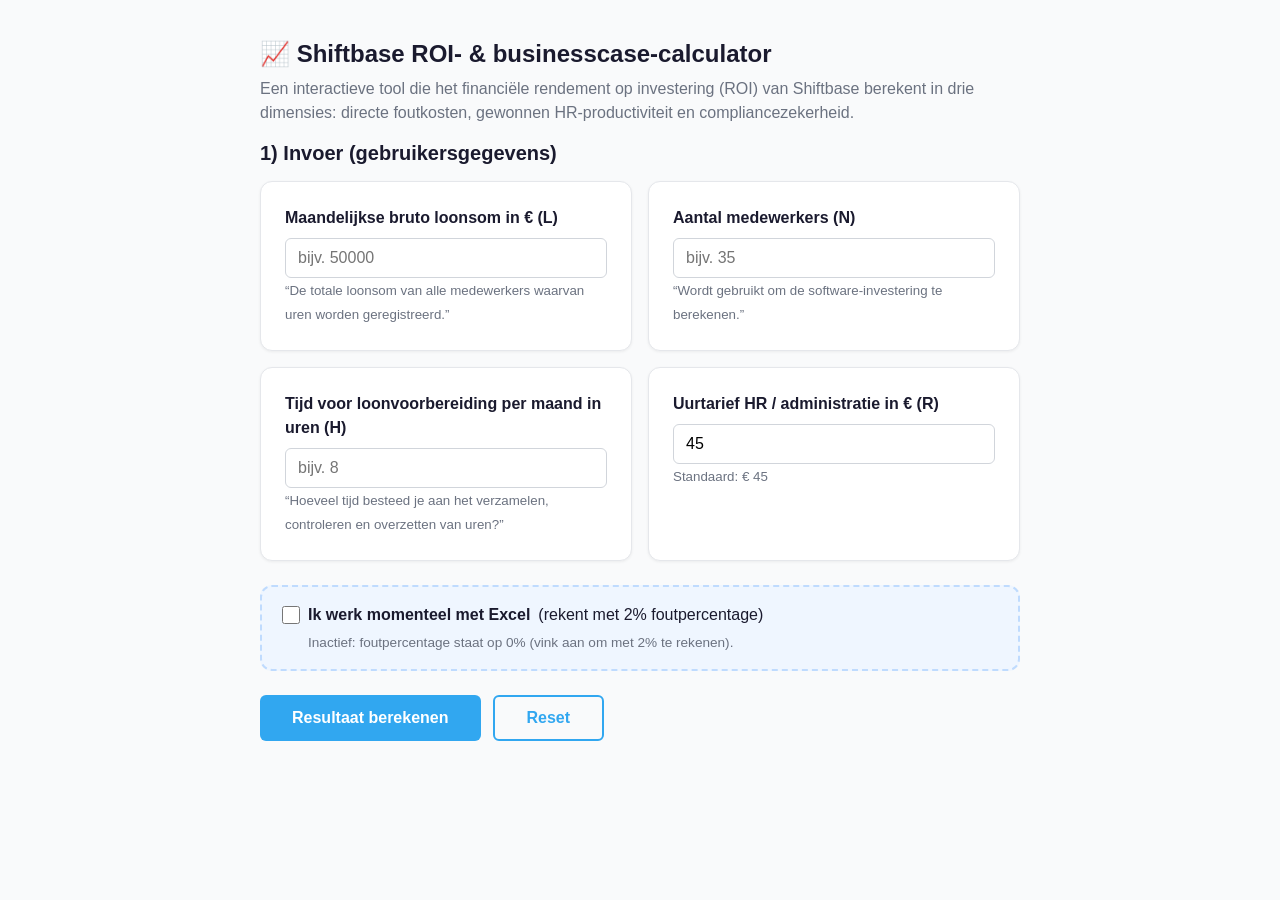
==== snippets/nl-roi-businesscase/index.html @ 6aada0f8 "static javascript" ====
<!DOCTYPE html>
<html lang="nl">
<head>
  <meta charset="UTF-8">
  <meta name="viewport" content="width=device-width, initial-scale=1.0">
  <title>ROI- &amp; businesscase-calculator — Preview</title>
  <link rel="stylesheet" href="../../shared/styles.css">
  <style>
    body { padding: 2rem; background: #f9fafb; }
  </style>
</head>
<body>

  <div id="sb-roi-businesscase"></div>
  <script src="snippet.js"></script>

</body>
</html>
---- shared/styles.css ----
/* ==========================================================================
   Marketing JS — Shared Styles
   Centraal stylesheet voor alle marketing snippets.

   Lokaal:    relatief pad (../../shared/styles.css)
   Productie: https://cdn.jsdelivr.net/gh/[OWNER]/marketing-js@main/shared/styles.css
   ========================================================================== */

/* Reset voor embedded snippets */
.sb-widget,
.sb-widget *,
.sb-widget *::before,
.sb-widget *::after {
  box-sizing: border-box;
  margin: 0;
  padding: 0;
}

.sb-widget {
  font-family: -apple-system, BlinkMacSystemFont, 'Segoe UI', Roboto, Oxygen,
    Ubuntu, Cantarell, 'Helvetica Neue', sans-serif;
  font-size: 16px;
  line-height: 1.5;
  color: #1a1a2e;
}

/* ---------- Typography ---------- */

.sb-widget h1,
.sb-widget h2,
.sb-widget h3 {
  font-weight: 700;
  line-height: 1.2;
}

.sb-widget h1 { font-size: 2rem; }
.sb-widget h2 { font-size: 1.5rem; }
.sb-widget h3 { font-size: 1.25rem; }

.sb-widget p {
  margin-bottom: 1rem;
}

/* ---------- Buttons ---------- */

.sb-btn {
  display: inline-flex;
  align-items: center;
  justify-content: center;
  padding: 0.625rem 1.25rem;
  border: none;
  border-radius: 6px;
  font-size: 0.875rem;
  font-weight: 600;
  cursor: pointer;
  transition: background-color 0.2s ease, transform 0.1s ease;
  text-decoration: none;
}

.sb-btn:hover {
  transform: translateY(-1px);
}

.sb-btn:active {
  transform: translateY(0);
}

.sb-btn-primary {
  background-color: #31a7f0;
  color: #fff;
}

.sb-btn-primary:hover {
  background-color: #2896d9;
}

.sb-btn-secondary {
  background-color: #e8f4fd;
  color: #31a7f0;
}

.sb-btn-secondary:hover {
  background-color: #d4ecfb;
}

/* ---------- Cards ---------- */

.sb-card {
  background: #fff;
  border: 1px solid #e5e7eb;
  border-radius: 12px;
  padding: 1.5rem;
  box-shadow: 0 1px 3px rgba(0, 0, 0, 0.06);
}

/* ---------- Utility ---------- */

.sb-text-center { text-align: center; }
.sb-text-muted  { color: #6b7280; }
.sb-mt-1 { margin-top: 0.5rem; }
.sb-mt-2 { margin-top: 1rem; }
.sb-mt-3 { margin-top: 1.5rem; }
.sb-mb-1 { margin-bottom: 0.5rem; }
.sb-mb-2 { margin-bottom: 1rem; }
.sb-mb-3 { margin-bottom: 1.5rem; }
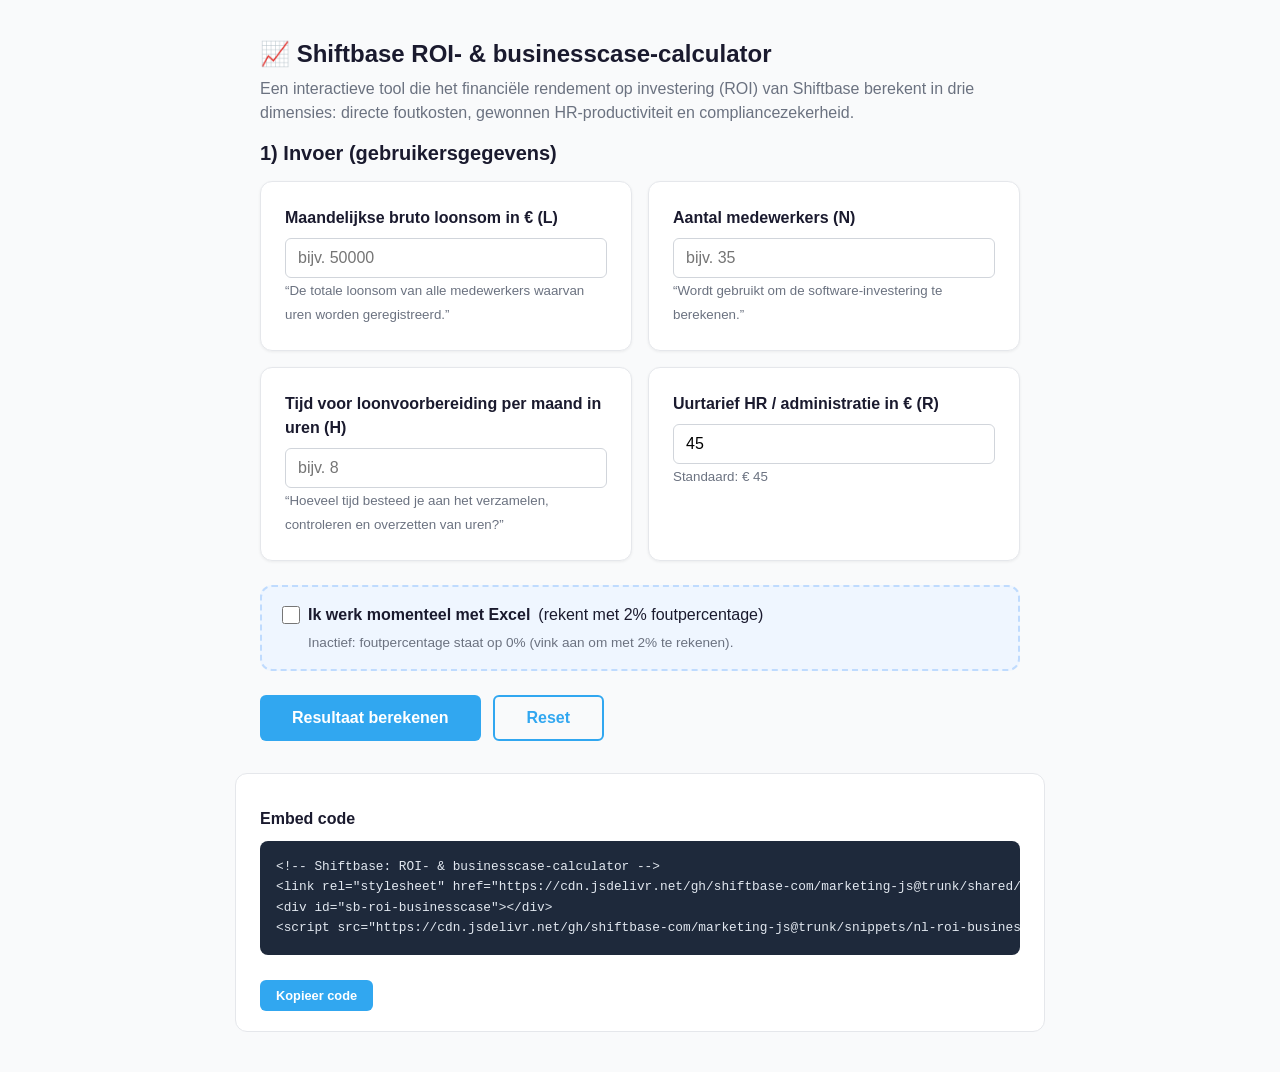
==== commit ccaca0a2: "update" ====
--- a/snippets/nl-roi-businesscase/index.html
+++ b/snippets/nl-roi-businesscase/index.html
@@ -6,7 +6,12 @@
   <title>ROI- &amp; businesscase-calculator — Preview</title>
   <link rel="stylesheet" href="../../shared/styles.css">
   <style>
-    body { padding: 2rem; background: #f9fafb; }
+    body { padding: 2rem; background: #f9fafb; font-family: -apple-system, BlinkMacSystemFont, 'Segoe UI', Roboto, sans-serif; color: #1a1a2e; }
+    .sb-embed-block { max-width: 760px; margin: 2rem auto 0; background: #fff; border: 1px solid #e5e7eb; border-radius: 12px; padding: 1.25rem 1.5rem; }
+    .sb-embed-block h3 { font-size: 1rem; margin-bottom: 0.5rem; }
+    .sb-embed-block pre { background: #1e293b; color: #e2e8f0; border-radius: 8px; padding: 1rem; overflow-x: auto; font-size: 0.8rem; line-height: 1.6; white-space: pre; }
+    .sb-embed-block button { margin-top: 0.75rem; padding: 0.5rem 1rem; background: #31a7f0; color: #fff; border: none; border-radius: 6px; font-size: 0.8rem; font-weight: 600; cursor: pointer; }
+    .sb-embed-block button:hover { background: #2891d4; }
   </style>
 </head>
 <body>
@@ -14,5 +19,14 @@
   <div id="sb-roi-businesscase"></div>
   <script src="snippet.js"></script>
 
+  <div class="sb-embed-block">
+    <h3>Embed code</h3>
+    <pre id="sb-embed-code">&lt;!-- Shiftbase: ROI- &amp; businesscase-calculator --&gt;
+&lt;link rel="stylesheet" href="https://cdn.jsdelivr.net/gh/shiftbase-com/marketing-js@trunk/shared/styles.css"&gt;
+&lt;div id="sb-roi-businesscase"&gt;&lt;/div&gt;
+&lt;script src="https://cdn.jsdelivr.net/gh/shiftbase-com/marketing-js@trunk/snippets/nl-roi-businesscase/snippet.js"&gt;&lt;/script&gt;</pre>
+    <button onclick="navigator.clipboard.writeText(document.getElementById('sb-embed-code').textContent).then(function(){this.textContent='Gekopieerd!'}.bind(this))">Kopieer code</button>
+  </div>
+
 </body>
 </html>
--- a/shared/styles.css
+++ b/shared/styles.css
@@ -3,7 +3,7 @@
    Centraal stylesheet voor alle marketing snippets.
 
    Lokaal:    relatief pad (../../shared/styles.css)
-   Productie: https://cdn.jsdelivr.net/gh/[OWNER]/marketing-js@main/shared/styles.css
+   Productie: https://cdn.jsdelivr.net/gh/shiftbase-com/marketing-js@trunk/shared/styles.css
    ========================================================================== */
 
 /* Reset voor embedded snippets */
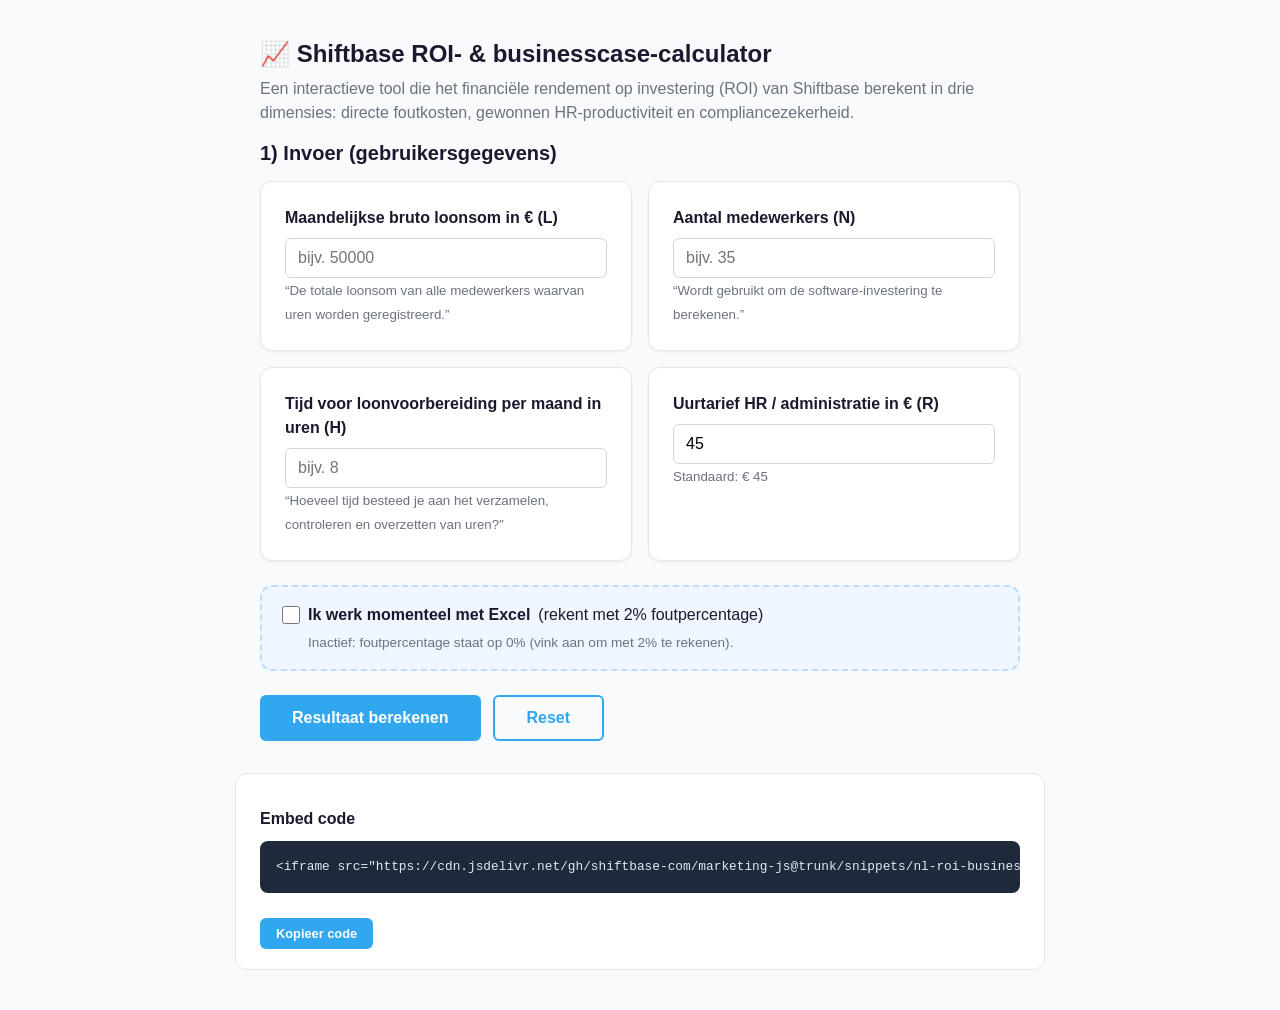
==== commit a03d4815: "update" ====
--- a/snippets/nl-roi-businesscase/index.html
+++ b/snippets/nl-roi-businesscase/index.html
@@ -21,10 +21,7 @@
 
   <div class="sb-embed-block">
     <h3>Embed code</h3>
-    <pre id="sb-embed-code">&lt;!-- Shiftbase: ROI- &amp; businesscase-calculator --&gt;
-&lt;link rel="stylesheet" href="https://cdn.jsdelivr.net/gh/shiftbase-com/marketing-js@trunk/shared/styles.css"&gt;
-&lt;div id="sb-roi-businesscase"&gt;&lt;/div&gt;
-&lt;script src="https://cdn.jsdelivr.net/gh/shiftbase-com/marketing-js@trunk/snippets/nl-roi-businesscase/snippet.js"&gt;&lt;/script&gt;</pre>
+    <pre id="sb-embed-code">&lt;iframe src="https://cdn.jsdelivr.net/gh/shiftbase-com/marketing-js@trunk/snippets/nl-roi-businesscase/embed.html" style="width:100%;border:none;" loading="lazy"&gt;&lt;/iframe&gt;</pre>
     <button onclick="navigator.clipboard.writeText(document.getElementById('sb-embed-code').textContent).then(function(){this.textContent='Gekopieerd!'}.bind(this))">Kopieer code</button>
   </div>
 
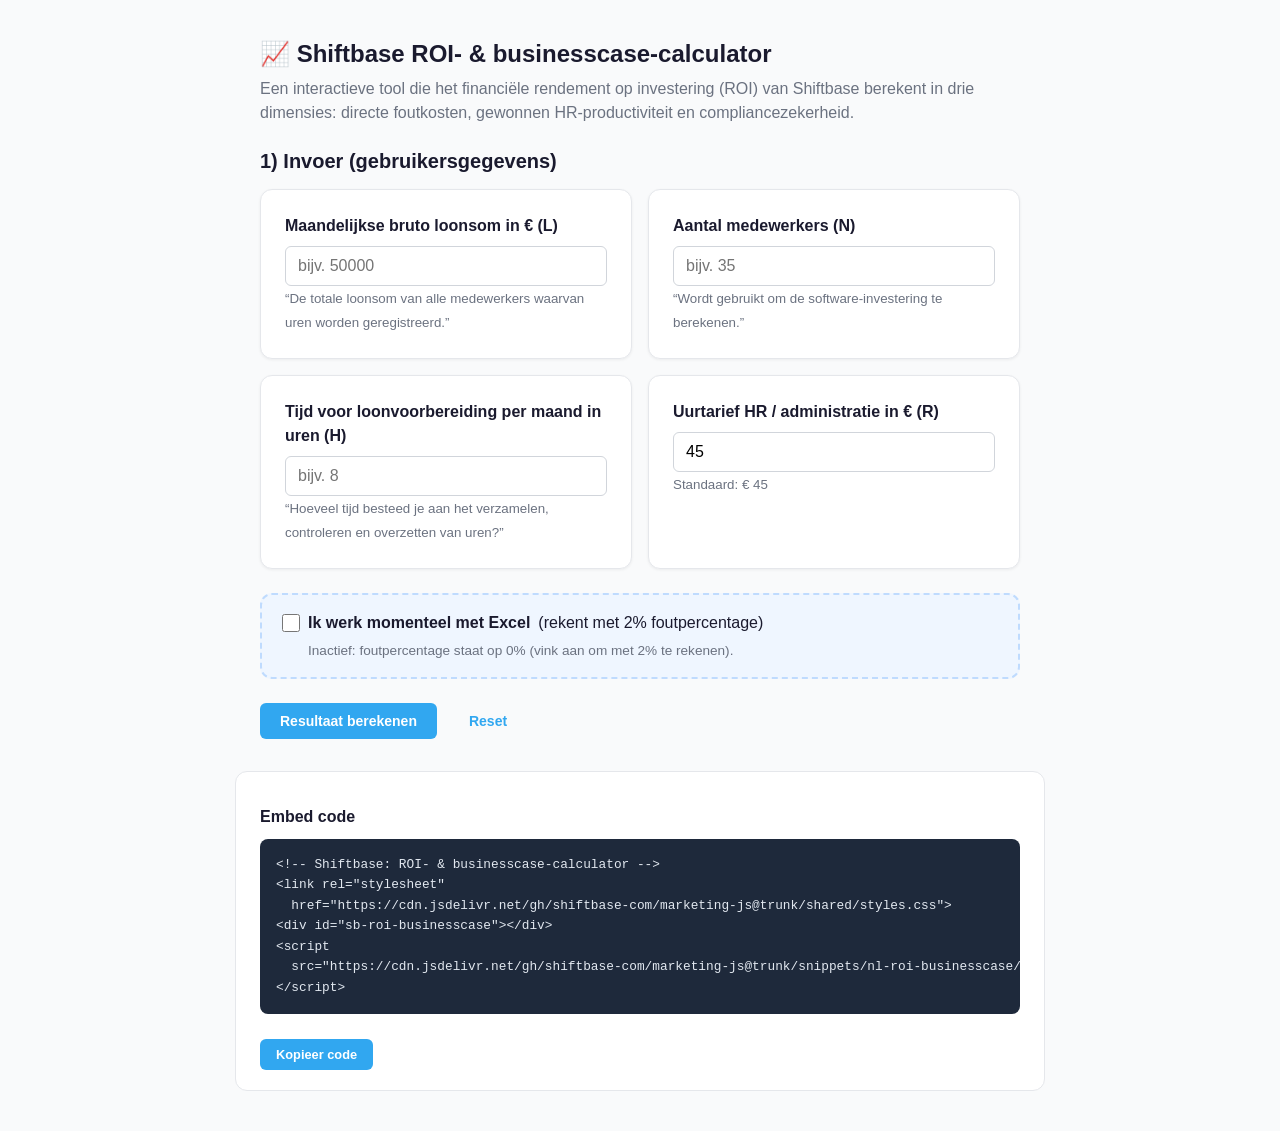
==== commit c1034ccf: "update" ====
--- a/snippets/nl-roi-businesscase/index.html
+++ b/snippets/nl-roi-businesscase/index.html
@@ -21,7 +21,13 @@
 
   <div class="sb-embed-block">
     <h3>Embed code</h3>
-    <pre id="sb-embed-code">&lt;iframe src="https://cdn.jsdelivr.net/gh/shiftbase-com/marketing-js@trunk/snippets/nl-roi-businesscase/embed.html" style="width:100%;border:none;" loading="lazy"&gt;&lt;/iframe&gt;</pre>
+    <pre id="sb-embed-code">&lt;!-- Shiftbase: ROI- &amp; businesscase-calculator --&gt;
+&lt;link rel="stylesheet"
+  href="https://cdn.jsdelivr.net/gh/shiftbase-com/marketing-js@trunk/shared/styles.css"&gt;
+&lt;div id="sb-roi-businesscase"&gt;&lt;/div&gt;
+&lt;script
+  src="https://cdn.jsdelivr.net/gh/shiftbase-com/marketing-js@trunk/snippets/nl-roi-businesscase/snippet.js"&gt;
+&lt;/script&gt;</pre>
     <button onclick="navigator.clipboard.writeText(document.getElementById('sb-embed-code').textContent).then(function(){this.textContent='Gekopieerd!'}.bind(this))">Kopieer code</button>
   </div>
 
--- a/shared/styles.css
+++ b/shared/styles.css
@@ -43,7 +43,7 @@
 
 /* ---------- Buttons ---------- */
 
-.sb-btn {
+.sb-widget .sb-btn {
   display: inline-flex;
   align-items: center;
   justify-content: center;
@@ -57,35 +57,35 @@
   text-decoration: none;
 }
 
-.sb-btn:hover {
+.sb-widget .sb-btn:hover {
   transform: translateY(-1px);
 }
 
-.sb-btn:active {
+.sb-widget .sb-btn:active {
   transform: translateY(0);
 }
 
-.sb-btn-primary {
+.sb-widget .sb-btn-primary {
   background-color: #31a7f0;
   color: #fff;
 }
 
-.sb-btn-primary:hover {
+.sb-widget .sb-btn-primary:hover {
   background-color: #2896d9;
 }
 
-.sb-btn-secondary {
+.sb-widget .sb-btn-secondary {
   background-color: #e8f4fd;
   color: #31a7f0;
 }
 
-.sb-btn-secondary:hover {
+.sb-widget .sb-btn-secondary:hover {
   background-color: #d4ecfb;
 }
 
 /* ---------- Cards ---------- */
 
-.sb-card {
+.sb-widget .sb-card {
   background: #fff;
   border: 1px solid #e5e7eb;
   border-radius: 12px;
@@ -95,11 +95,11 @@
 
 /* ---------- Utility ---------- */
 
-.sb-text-center { text-align: center; }
-.sb-text-muted  { color: #6b7280; }
-.sb-mt-1 { margin-top: 0.5rem; }
-.sb-mt-2 { margin-top: 1rem; }
-.sb-mt-3 { margin-top: 1.5rem; }
-.sb-mb-1 { margin-bottom: 0.5rem; }
-.sb-mb-2 { margin-bottom: 1rem; }
-.sb-mb-3 { margin-bottom: 1.5rem; }
+.sb-widget .sb-text-center { text-align: center; }
+.sb-widget .sb-text-muted  { color: #6b7280; }
+.sb-widget .sb-mt-1 { margin-top: 0.5rem; }
+.sb-widget .sb-mt-2 { margin-top: 1rem; }
+.sb-widget .sb-mt-3 { margin-top: 1.5rem; }
+.sb-widget .sb-mb-1 { margin-bottom: 0.5rem; }
+.sb-widget .sb-mb-2 { margin-bottom: 1rem; }
+.sb-widget .sb-mb-3 { margin-bottom: 1.5rem; }
